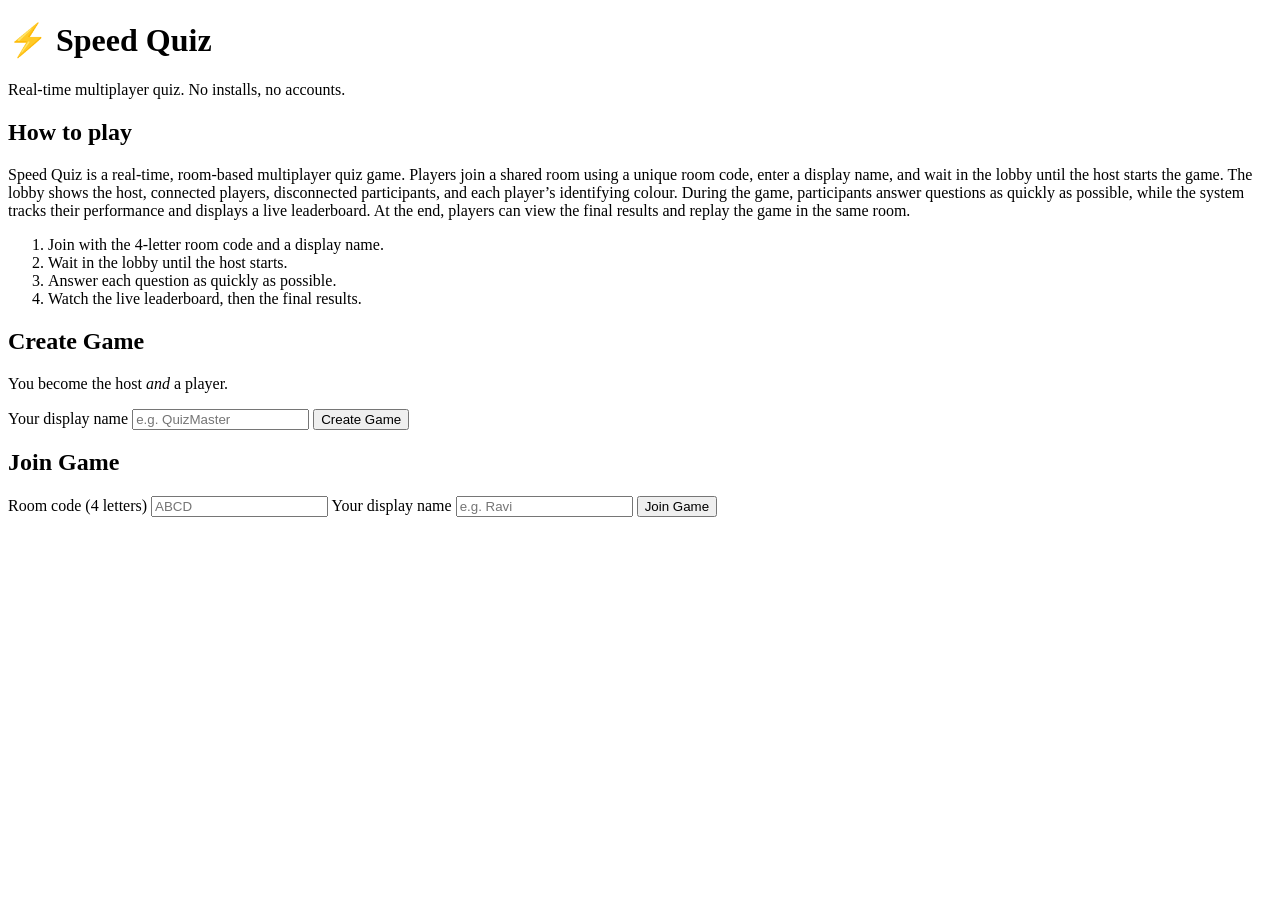
==== public/index.html @ 275c84e3 "Add How to Play instructions for players (#7)" ====
<!DOCTYPE html>
<html lang="en">
<head>
<meta charset="utf-8">
<meta name="viewport" content="width=device-width, initial-scale=1">
<title>Speed Quiz</title>
<link rel="stylesheet" href="app.css">
</head>
<body>
<main class="wrap narrow">
  <h1 class="logo">⚡ Speed Quiz</h1>
  <p class="tagline">Real-time multiplayer quiz. No installs, no accounts.</p>

  <section class="card">
    <h2>How to play</h2>
    <p class="muted">Speed Quiz is a real-time, room-based multiplayer quiz game. Players join a shared room using a unique room code, enter a display name, and wait in the lobby until the host starts the game. The lobby shows the host, connected players, disconnected participants, and each player’s identifying colour. During the game, participants answer questions as quickly as possible, while the system tracks their performance and displays a live leaderboard. At the end, players can view the final results and replay the game in the same room.</p>
    <ol class="muted">
      <li>Join with the 4-letter room code and a display name.</li>
      <li>Wait in the lobby until the host starts.</li>
      <li>Answer each question as quickly as possible.</li>
      <li>Watch the live leaderboard, then the final results.</li>
    </ol>
  </section>

  <section class="card">
    <h2>Create Game</h2>
    <p class="muted">You become the host <em>and</em> a player.</p>
    <label class="field">
      <span>Your display name</span>
      <input id="create-name" maxlength="20" autocomplete="nickname" placeholder="e.g. QuizMaster">
    </label>
    <button id="create-btn" class="btn primary big">Create Game</button>
  </section>

  <section class="card">
    <h2>Join Game</h2>
    <label class="field">
      <span>Room code (4 letters)</span>
      <input id="join-room" maxlength="4" autocomplete="off" placeholder="ABCD" class="room-input">
    </label>
    <label class="field">
      <span>Your display name</span>
      <input id="join-name" maxlength="20" autocomplete="nickname" placeholder="e.g. Ravi">
    </label>
    <button id="join-btn" class="btn big">Join Game</button>
  </section>

  <p id="landing-error" class="error" hidden></p>
</main>
<script src="/socket.io/socket.io.js"></script>
<script>
(function () {
  'use strict';
  var params = new URLSearchParams(location.search);
  var prefill = (params.get('room') || '').toUpperCase().slice(0, 4);
  if (prefill) document.getElementById('join-room').value = prefill;

  var socket = io(); // relative URL: works behind tunnels/proxies
  var err = document.getElementById('landing-error');
  function showError(m) { err.textContent = m; err.hidden = false; }
  function clearError() { err.hidden = true; }
  function busy(btn, on) { btn.disabled = on; btn.classList.toggle('busy', on); }

  document.getElementById('create-btn').addEventListener('click', function () {
    clearError();
    var name = document.getElementById('create-name').value.trim();
    if (!name) return showError('Enter a display name first.');
    var btn = this; busy(btn, true);
    socket.emit('create-room', { name: name }, function (res) {
      busy(btn, false);
      if (!res || !res.ok) return showError((res && res.error) || 'Could not create room.');
      storeCreds(res.room, res.token, name);
      location.href = 'host.html?room=' + encodeURIComponent(res.room);
    });
  });

  document.getElementById('join-btn').addEventListener('click', function () {
    clearError();
    var room = document.getElementById('join-room').value.trim().toUpperCase();
    var name = document.getElementById('join-name').value.trim();
    if (!/^[A-Z]{4}$/.test(room)) return showError('Room code must be 4 letters.');
    if (!name) return showError('Enter a display name first.');
    var btn = this; busy(btn, true);
    socket.emit('join-room', { room: room, name: name }, function (res) {
      busy(btn, false);
      if (!res || !res.ok) return showError((res && res.error) || 'Could not join room.');
      storeCreds(res.room, res.token, name);
      location.href = 'player.html?room=' + encodeURIComponent(res.room);
    });
  });

  function storeCreds(room, token, name) {
    try {
      localStorage.setItem('sq_' + room + '_token', token);
      localStorage.setItem('sq_' + room + '_name', name);
    } catch (e) { /* private mode etc. */ }
  }
})();
</script>
</body>
</html>
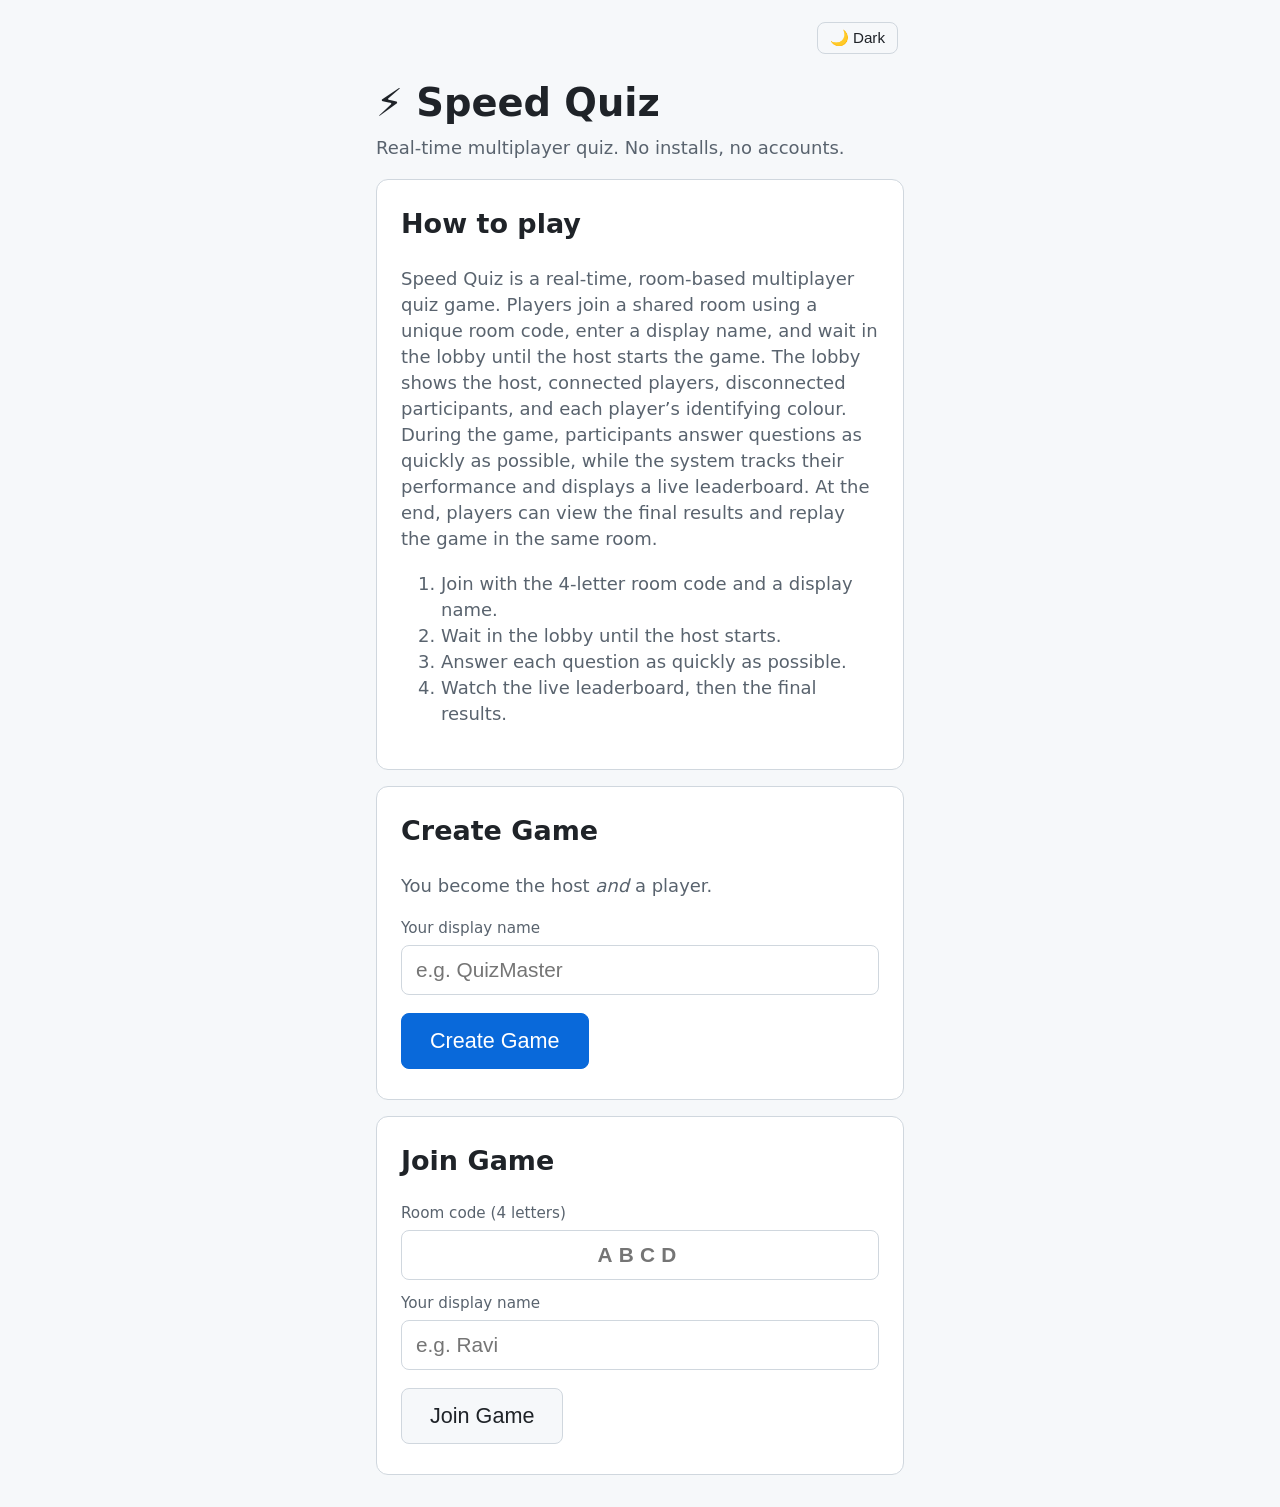
==== commit 5c4080cc: "Add light/dark theme toggle with system preference and persistence Fixes Tharsanan1/SpeedQuiz#3: tog" ====
--- a/public/index.html
+++ b/public/index.html
@@ -5,9 +5,14 @@
 <meta name="viewport" content="width=device-width, initial-scale=1">
 <title>Speed Quiz</title>
 <link rel="stylesheet" href="app.css">
+<script>try{var __t=localStorage.getItem('sq_theme');if(__t!=='light'&&__t!=='dark'){__t=(window.matchMedia&&matchMedia('(prefers-color-scheme: light)').matches)?'light':'dark';}document.documentElement.setAttribute('data-theme',__t);}catch(e){}</script>
 </head>
 <body>
 <main class="wrap narrow">
+  <div class="topbar">
+    <span></span>
+    <button type="button" class="btn theme-toggle" data-theme-toggle aria-label="Toggle dark mode">🌙 Dark</button>
+  </div>
   <h1 class="logo">⚡ Speed Quiz</h1>
   <p class="tagline">Real-time multiplayer quiz. No installs, no accounts.</p>
 
@@ -48,6 +53,7 @@
   <p id="landing-error" class="error" hidden></p>
 </main>
 <script src="/socket.io/socket.io.js"></script>
+<script src="theme.js"></script>
 <script>
 (function () {
   'use strict';
--- a/public/app.css
+++ b/public/app.css
@@ -0,0 +1,174 @@
+:root {
+  --bg: #0d1117;
+  --card: #161b22;
+  --border: #30363d;
+  --text: #f0f6fc;
+  --muted: #8b949e;
+  --accent: #2f81f7;
+  --accent2: #1f6feb;
+  --good: #3fb950;
+  --bad: #f85149;
+  --gold: #ffd700;
+  --input-bg: #0d1117;
+  --btn-bg: #21262d;
+  --btn-hover: #30363d;
+  --badge-bg: #21262d;
+  --color-scheme: dark;
+}
+:root[data-theme="light"] {
+  --bg: #f6f8fa;
+  --card: #ffffff;
+  --border: #d0d7de;
+  --text: #1f2328;
+  --muted: #59636e;
+  --accent: #0969da;
+  --accent2: #0969da;
+  --good: #1a7f37;
+  --bad: #d1242f;
+  --gold: #9a6700;
+  --input-bg: #ffffff;
+  --btn-bg: #f6f8fa;
+  --btn-hover: #eaeef2;
+  --badge-bg: #eaeef2;
+  --color-scheme: light;
+}
+* { box-sizing: border-box; }
+html { color-scheme: var(--color-scheme); }
+body {
+  margin: 0;
+  background: var(--bg);
+  color: var(--text);
+  font-family: system-ui, -apple-system, "Segoe UI", Roboto, sans-serif;
+  font-size: 18px;
+  line-height: 1.45;
+}
+.wrap { max-width: 1100px; margin: 0 auto; padding: 16px; }
+.wrap.narrow { max-width: 560px; }
+.logo { font-size: 2.4rem; margin: 0.4em 0 0.1em; }
+.logo.small { font-size: 1.4rem; margin: 0; }
+.tagline { color: var(--muted); margin-top: 0; }
+.topbar { display: flex; align-items: center; gap: 12px; margin-bottom: 12px; }
+.conn { margin-left: auto; color: var(--muted); font-size: 0.85rem; }
+.conn.on { color: var(--good); }
+.me { color: var(--muted); font-size: 0.95rem; }
+.card {
+  background: var(--card);
+  border: 1px solid var(--border);
+  border-radius: 12px;
+  padding: 24px;
+  margin-bottom: 16px;
+}
+.card h2 { margin-top: 0; }
+.muted { color: var(--muted); }
+.field { display: block; margin: 12px 0; }
+.field span { display: block; margin-bottom: 6px; color: var(--muted); font-size: 0.95rem; }
+input {
+  width: 100%;
+  font-size: 1.3rem;
+  padding: 12px 14px;
+  border-radius: 8px;
+  border: 1px solid var(--border);
+  background: var(--input-bg);
+  color: var(--text);
+}
+input:focus { outline: 2px solid var(--accent); border-color: var(--accent); }
+.room-input { text-transform: uppercase; font-weight: 700; letter-spacing: 0.3em; text-align: center; }
+.btn {
+  font-size: 1.1rem;
+  padding: 12px 20px;
+  border-radius: 8px;
+  border: 1px solid var(--border);
+  background: var(--btn-bg);
+  color: var(--text);
+  cursor: pointer;
+  margin: 6px 6px 6px 0;
+}
+.btn:hover:not(:disabled) { background: var(--btn-hover); }
+.btn:disabled { opacity: 0.45; cursor: not-allowed; }
+.btn.primary { background: var(--accent2); border-color: var(--accent2); color: #fff; }
+.btn.primary:hover:not(:disabled) { background: var(--accent); }
+.btn.danger { background: transparent; border-color: var(--bad); color: var(--bad); }
+.btn.big { font-size: 1.35rem; padding: 14px 28px; }
+.error { color: var(--bad); font-weight: 600; }
+.room-code { font-size: 3.4rem; font-weight: 800; letter-spacing: 0.25em; margin: 4px 0 12px; }
+.small-code { font-size: 2rem; }
+.joinrow { display: flex; gap: 8px; align-items: center; flex-wrap: wrap; }
+.join-url { font-size: 1.05rem; background: var(--input-bg); padding: 10px 12px; border-radius: 8px; border: 1px solid var(--border); word-break: break-all; }
+.lobby-grid { display: grid; grid-template-columns: 1.2fr 1fr; gap: 24px; }
+@media (max-width: 760px) { .lobby-grid { grid-template-columns: 1fr; } }
+.plist { list-style: none; padding: 0; margin: 0; }
+.plist li {
+  display: flex; align-items: center; gap: 10px;
+  padding: 10px 12px; border: 1px solid var(--border);
+  border-radius: 8px; margin-bottom: 8px; font-size: 1.2rem;
+}
+.dot { width: 16px; height: 16px; border-radius: 50%; flex: none; }
+.plist .off { color: var(--muted); font-size: 0.85rem; margin-left: auto; }
+.plist .kick { margin-left: auto; font-size: 0.9rem; padding: 4px 10px; }
+.host-tag { font-size: 0.75rem; background: var(--gold); color: #000; border-radius: 4px; padding: 2px 6px; font-weight: 700; }
+.qmeta { display: flex; gap: 8px; margin-bottom: 8px; flex-wrap: wrap; }
+.badge { background: var(--badge-bg); border: 1px solid var(--border); border-radius: 6px; padding: 4px 12px; font-weight: 700; }
+.badge.dim { color: var(--muted); font-weight: 400; text-transform: capitalize; }
+.badge.double { background: #5a2d0c; border-color: #f58231; color: #ffb86b; }
+.badge.host { background: #3a2f00; border-color: var(--gold); color: var(--gold); }
+.prompt { font-size: 2rem; margin: 0.3em 0 0.6em; }
+.timer { height: 22px; background: var(--input-bg); border: 1px solid var(--border); border-radius: 11px; overflow: hidden; }
+.timer-fill { height: 100%; width: 100%; background: linear-gradient(90deg, var(--good), var(--gold)); transition: width 0.2s linear; }
+.timer-fill.low { background: var(--bad); }
+.countdown { font-size: 2.6rem; font-weight: 800; text-align: center; margin: 8px 0; }
+#answer-form { display: flex; gap: 8px; }
+#answer-form input { flex: 1; }
+.answer-msg { font-size: 1.15rem; font-weight: 600; }
+.answer-msg.good { color: var(--good); }
+.answer-msg.bad { color: var(--bad); }
+.shake { animation: shake 0.4s; border-color: var(--bad) !important; }
+@keyframes shake {
+  0%, 100% { transform: translateX(0); }
+  25% { transform: translateX(-8px); }
+  50% { transform: translateX(8px); }
+  75% { transform: translateX(-4px); }
+}
+.progress { font-size: 1.4rem; font-weight: 700; margin: 12px 0 6px; }
+.chips { list-style: none; padding: 0; margin: 0; display: flex; flex-wrap: wrap; gap: 8px; }
+.chips li { border: 2px solid; border-radius: 20px; padding: 4px 14px; font-weight: 600; }
+.correct-answer { color: var(--good); }
+.rlist { list-style: none; padding: 0; }
+.rlist li { display: flex; gap: 10px; align-items: baseline; padding: 8px 4px; border-bottom: 1px solid var(--border); font-size: 1.25rem; }
+.rlist .pts { margin-left: auto; font-weight: 800; white-space: nowrap; }
+.rlist .time { color: var(--muted); font-size: 0.95rem; }
+.rlist .miss { color: var(--muted); }
+.llist { list-style: none; padding: 0; counter-reset: rank; }
+.llist li { display: flex; gap: 12px; align-items: center; padding: 10px 12px; border: 1px solid var(--border); border-radius: 8px; margin-bottom: 8px; font-size: 1.3rem; }
+.llist .rank { font-weight: 800; min-width: 2.2em; color: var(--muted); }
+.llist .score { margin-left: auto; font-weight: 800; }
+.llist .delta-up { color: var(--good); font-weight: 700; }
+.llist .delta-dn { color: var(--bad); font-weight: 700; }
+.llist li.me-row { border-color: var(--accent); }
+.podium { display: flex; gap: 12px; align-items: flex-end; margin: 16px 0 24px; }
+.podium .step { flex: 1; text-align: center; border: 1px solid var(--border); border-radius: 10px; padding: 16px 8px; }
+.podium .first { border-color: var(--gold); background: #2a2300; min-height: 150px; }
+.podium .second { min-height: 120px; }
+.podium .third { min-height: 100px; }
+.podium .medal { font-size: 2.4rem; }
+.podium .pname { font-size: 1.3rem; font-weight: 700; }
+.podium .pscore { color: var(--muted); }
+.host-controls { margin-top: 16px; padding-top: 12px; border-top: 1px solid var(--border); }
+/* Typing questions: prevent selecting/copying the prompt text so it must be typed. */
+.prompt.no-copy {
+  user-select: none;
+  -webkit-user-select: none;
+  -moz-user-select: none;
+  -ms-user-select: none;
+}
+.theme-toggle {
+  margin-left: auto;
+  font-size: 0.95rem;
+  padding: 6px 12px;
+  white-space: nowrap;
+}
+.topbar .conn { margin-left: 0; }
+.topbar .theme-toggle { margin-left: auto; }
+.topbar .theme-toggle + .conn, .topbar .conn + .theme-toggle { margin-left: 0; }
+:root[data-theme="light"] .podium .first { background: #fff8e1; }
+:root[data-theme="light"] .badge.double { background: #fff1e5; }
+:root[data-theme="light"] .badge.host { background: #fff8e1; }
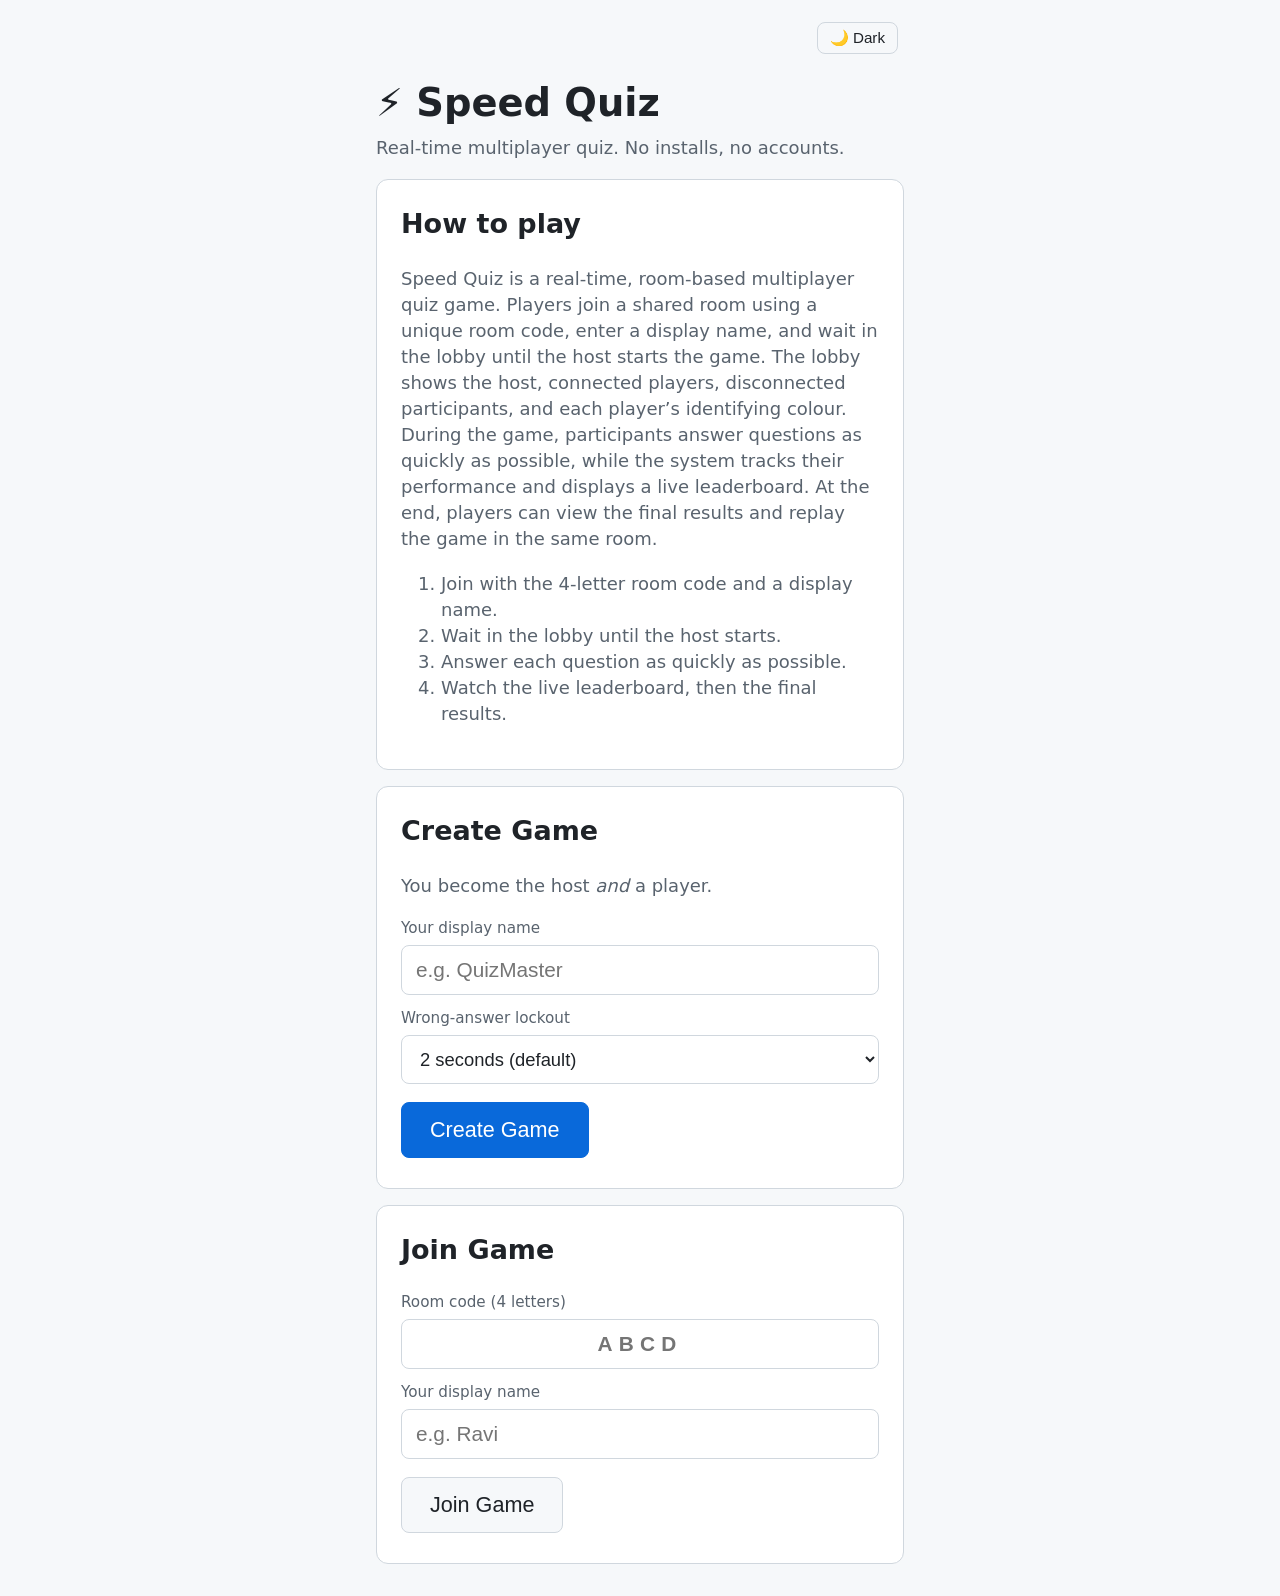
==== commit f3abbe2d: "Make wrong-answer lockout configurable at game creation Instead of removing lockout (#12), the host " ====
--- a/public/index.html
+++ b/public/index.html
@@ -33,6 +33,15 @@
     <label class="field">
       <span>Your display name</span>
       <input id="create-name" maxlength="20" autocomplete="nickname" placeholder="e.g. QuizMaster">
+    </label>
+    <label class="field">
+      <span>Wrong-answer lockout</span>
+      <select id="create-lockout">
+        <option value="0">None — retry immediately</option>
+        <option value="1000">1 second</option>
+        <option value="2000" selected>2 seconds (default)</option>
+        <option value="3000">3 seconds</option>
+      </select>
     </label>
     <button id="create-btn" class="btn primary big">Create Game</button>
   </section>
@@ -71,8 +80,9 @@
     clearError();
     var name = document.getElementById('create-name').value.trim();
     if (!name) return showError('Enter a display name first.');
+    var lockoutMs = parseInt(document.getElementById('create-lockout').value, 10);
     var btn = this; busy(btn, true);
-    socket.emit('create-room', { name: name }, function (res) {
+    socket.emit('create-room', { name: name, lockoutMs: lockoutMs }, function (res) {
       busy(btn, false);
       if (!res || !res.ok) return showError((res && res.error) || 'Could not create room.');
       storeCreds(res.room, res.token, name);
--- a/public/app.css
+++ b/public/app.css
@@ -72,6 +72,16 @@
   color: var(--text);
 }
 input:focus { outline: 2px solid var(--accent); border-color: var(--accent); }
+select {
+  width: 100%;
+  font-size: 1.15rem;
+  padding: 12px 14px;
+  border-radius: 8px;
+  border: 1px solid var(--border);
+  background: var(--input-bg);
+  color: var(--text);
+}
+select:focus { outline: 2px solid var(--accent); border-color: var(--accent); }
 .room-input { text-transform: uppercase; font-weight: 700; letter-spacing: 0.3em; text-align: center; }
 .btn {
   font-size: 1.1rem;
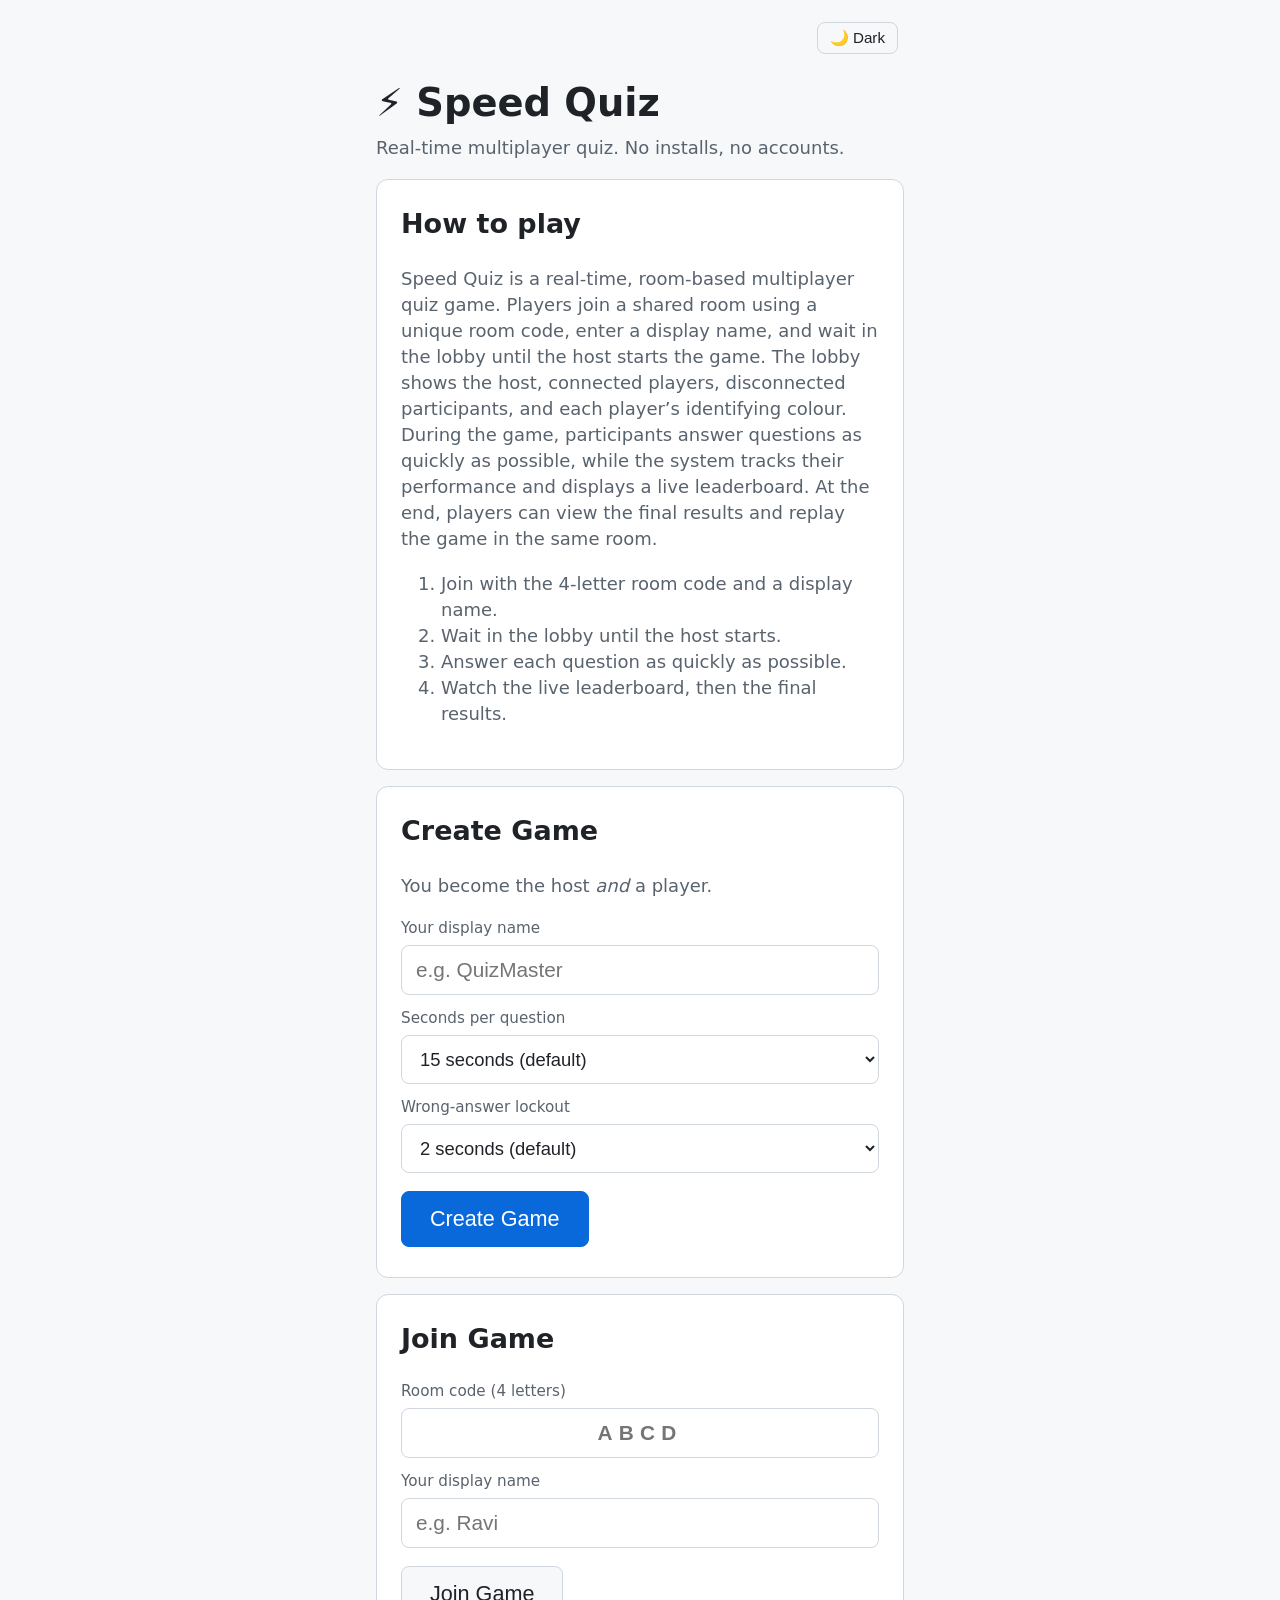
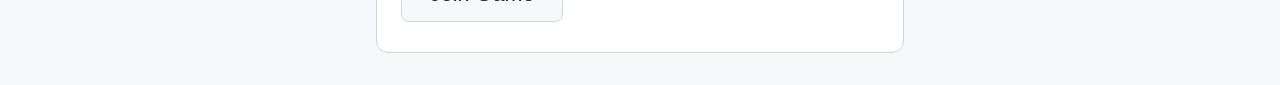
==== commit 6d6bf115: "Make question time configurable at game creation Do not hardcode 20-30s per type (#14). Host picks 1" ====
--- a/public/index.html
+++ b/public/index.html
@@ -33,6 +33,15 @@
     <label class="field">
       <span>Your display name</span>
       <input id="create-name" maxlength="20" autocomplete="nickname" placeholder="e.g. QuizMaster">
+    </label>
+    <label class="field">
+      <span>Seconds per question</span>
+      <select id="create-qtime">
+        <option value="10000">10 seconds</option>
+        <option value="15000" selected>15 seconds (default)</option>
+        <option value="20000">20 seconds</option>
+        <option value="30000">30 seconds</option>
+      </select>
     </label>
     <label class="field">
       <span>Wrong-answer lockout</span>
@@ -81,8 +90,9 @@
     var name = document.getElementById('create-name').value.trim();
     if (!name) return showError('Enter a display name first.');
     var lockoutMs = parseInt(document.getElementById('create-lockout').value, 10);
+    var questionTimeMs = parseInt(document.getElementById('create-qtime').value, 10);
     var btn = this; busy(btn, true);
-    socket.emit('create-room', { name: name, lockoutMs: lockoutMs }, function (res) {
+    socket.emit('create-room', { name: name, lockoutMs: lockoutMs, questionTimeMs: questionTimeMs }, function (res) {
       busy(btn, false);
       if (!res || !res.ok) return showError((res && res.error) || 'Could not create room.');
       storeCreds(res.room, res.token, name);
